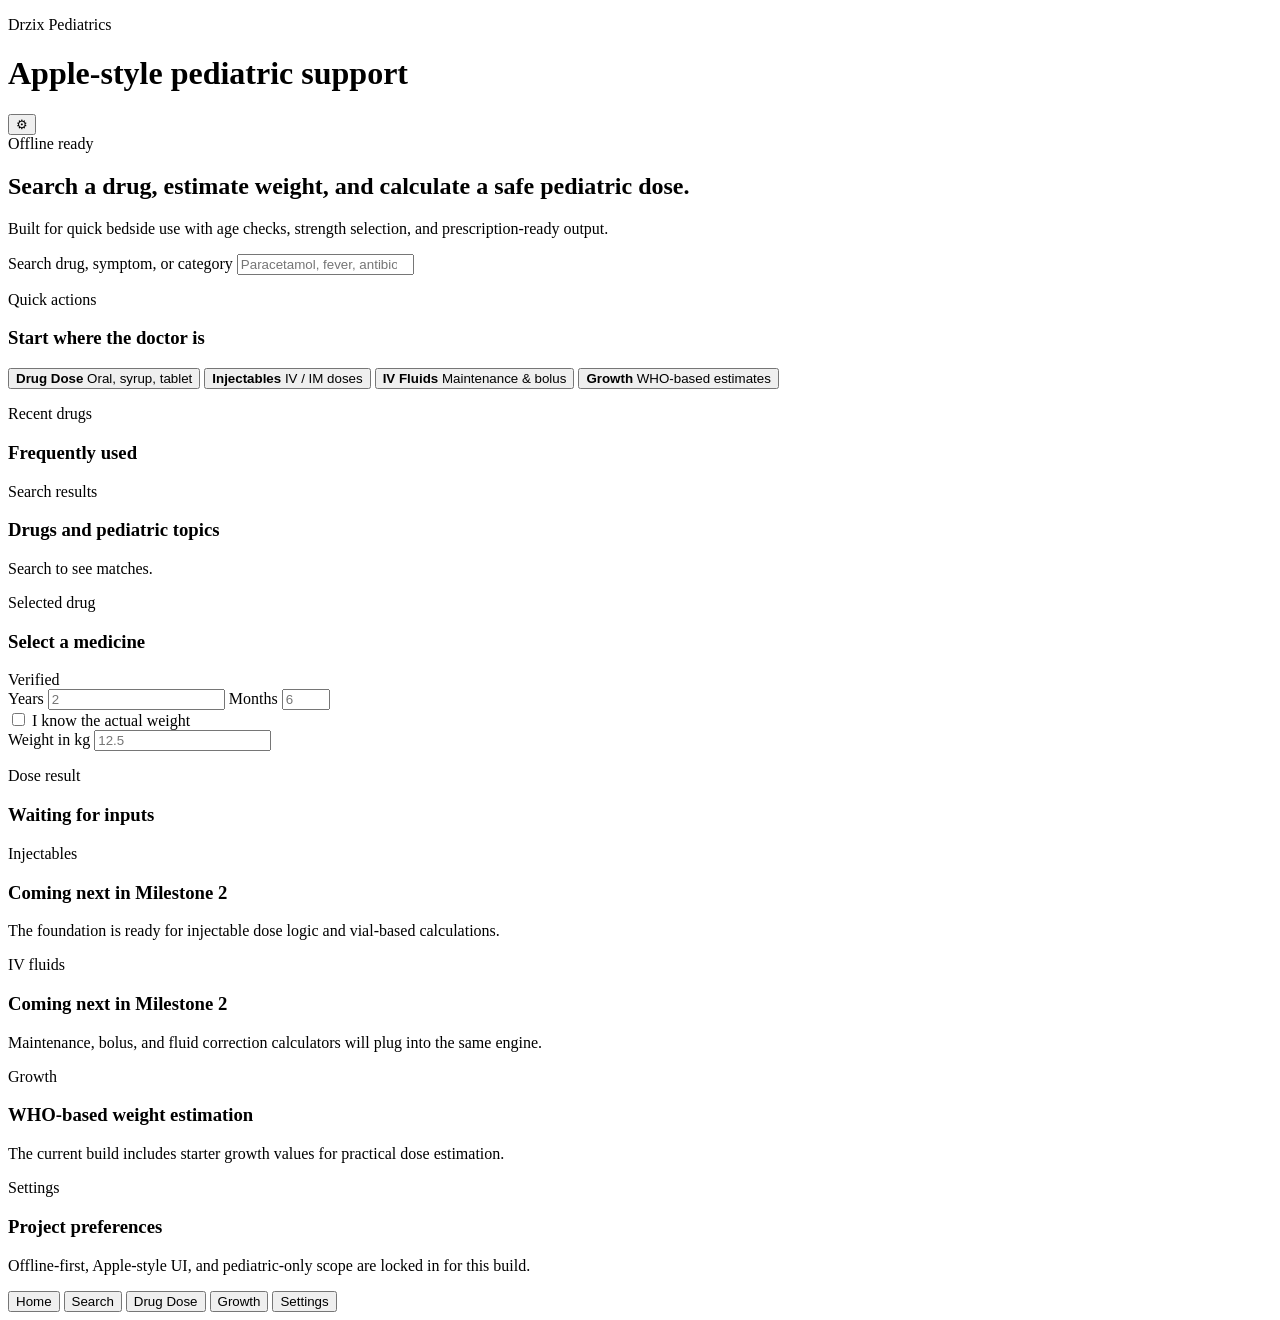
==== index.html @ 4b1d34b8 "Add Drzix app shell" ====
<!doctype html>
<html lang="en">
  <head>
    <meta charset="utf-8" />
    <meta name="viewport" content="width=device-width, initial-scale=1" />
    <title>Drzix Pediatrics</title>
    <meta name="theme-color" content="#1677ff" />
    <meta name="description" content="Offline-first pediatric clinical support for Indian doctors." />
    <link rel="manifest" href="manifest.json" />
    <link rel="icon" href="assets/icon.svg" type="image/svg+xml" />
    <link rel="stylesheet" href="css/app.css" />
  </head>
  <body>
    <div class="app-shell">
      <header class="topbar">
        <div>
          <p class="eyebrow">Drzix Pediatrics</p>
          <h1>Apple-style pediatric support</h1>
        </div>
        <button class="icon-button" id="settingsButton" type="button" aria-label="Open settings">
          <span aria-hidden="true">⚙</span>
        </button>
      </header>

      <main class="app-main">
        <section class="hero-card card">
          <div class="hero-copy">
            <span class="pill">Offline ready</span>
            <h2>Search a drug, estimate weight, and calculate a safe pediatric dose.</h2>
            <p>
              Built for quick bedside use with age checks, strength selection, and prescription-ready output.
            </p>
          </div>
          <label class="search-box" for="searchInput">
            <span>Search drug, symptom, or category</span>
            <input id="searchInput" type="search" placeholder="Paracetamol, fever, antibiotic..." autocomplete="off" />
          </label>
        </section>

        <section class="screen" data-screen="home">
          <div class="card section-card">
            <div class="section-header">
              <div>
                <p class="section-label">Quick actions</p>
                <h3>Start where the doctor is</h3>
              </div>
            </div>
            <div class="quick-grid">
              <button class="quick-action active" data-action="drug-dose" type="button">
                <strong>Drug Dose</strong>
                <span>Oral, syrup, tablet</span>
              </button>
              <button class="quick-action" data-action="injectables" type="button">
                <strong>Injectables</strong>
                <span>IV / IM doses</span>
              </button>
              <button class="quick-action" data-action="fluids" type="button">
                <strong>IV Fluids</strong>
                <span>Maintenance & bolus</span>
              </button>
              <button class="quick-action" data-action="growth" type="button">
                <strong>Growth</strong>
                <span>WHO-based estimates</span>
              </button>
            </div>
          </div>

          <div class="card section-card">
            <div class="section-header">
              <div>
                <p class="section-label">Recent drugs</p>
                <h3>Frequently used</h3>
              </div>
            </div>
            <div class="chip-row" id="recentChips"></div>
          </div>
        </section>

        <section class="screen active" data-screen="search">
          <div class="card section-card">
            <div class="section-header">
              <div>
                <p class="section-label">Search results</p>
                <h3>Drugs and pediatric topics</h3>
              </div>
            </div>
            <div id="searchSummary" class="summary muted">Search to see matches.</div>
            <div id="searchResults" class="result-list"></div>
          </div>
        </section>

        <section class="screen" data-screen="drug-dose">
          <div class="card section-card">
            <div class="section-header">
              <div>
                <p class="section-label">Selected drug</p>
                <h3 id="drugName">Select a medicine</h3>
              </div>
              <span class="status-badge" id="drugStatus">Verified</span>
            </div>

            <div id="drugIndications" class="chip-row"></div>

            <div class="input-grid">
              <label>
                <span>Years</span>
                <input id="yearsInput" type="number" min="0" step="1" inputmode="numeric" placeholder="2" />
              </label>
              <label>
                <span>Months</span>
                <input id="monthsInput" type="number" min="0" max="11" step="1" inputmode="numeric" placeholder="6" />
              </label>
            </div>

            <label class="checkbox-row">
              <input id="actualWeightToggle" type="checkbox" />
              <span>I know the actual weight</span>
            </label>

            <div id="actualWeightBlock" class="input-grid hidden">
              <label>
                <span>Weight in kg</span>
                <input id="actualWeightInput" type="number" min="0" step="0.1" inputmode="decimal" placeholder="12.5" />
              </label>
            </div>

            <div class="info-panel" id="estimatedWeightPanel"></div>

            <div class="strength-picker" id="strengthPicker"></div>
          </div>

          <div class="card section-card result-card">
            <div class="section-header">
              <div>
                <p class="section-label">Dose result</p>
                <h3 id="doseTitle">Waiting for inputs</h3>
              </div>
            </div>
            <div id="doseOutput" class="dose-output"></div>
            <div id="safetyOutput" class="warning-stack"></div>
          </div>
        </section>

        <section class="screen" data-screen="injectables">
          <div class="card section-card">
            <p class="section-label">Injectables</p>
            <h3>Coming next in Milestone 2</h3>
            <p class="muted">The foundation is ready for injectable dose logic and vial-based calculations.</p>
          </div>
        </section>

        <section class="screen" data-screen="fluids">
          <div class="card section-card">
            <p class="section-label">IV fluids</p>
            <h3>Coming next in Milestone 2</h3>
            <p class="muted">Maintenance, bolus, and fluid correction calculators will plug into the same engine.</p>
          </div>
        </section>

        <section class="screen" data-screen="growth">
          <div class="card section-card">
            <p class="section-label">Growth</p>
            <h3>WHO-based weight estimation</h3>
            <p class="muted">The current build includes starter growth values for practical dose estimation.</p>
          </div>
        </section>

        <section class="screen" data-screen="settings">
          <div class="card section-card">
            <p class="section-label">Settings</p>
            <h3>Project preferences</h3>
            <p class="muted">Offline-first, Apple-style UI, and pediatric-only scope are locked in for this build.</p>
          </div>
        </section>
      </main>

      <nav class="bottom-nav" aria-label="Primary">
        <button class="nav-item active" data-screen-target="home" type="button">Home</button>
        <button class="nav-item" data-screen-target="search" type="button">Search</button>
        <button class="nav-item" data-screen-target="drug-dose" type="button">Drug Dose</button>
        <button class="nav-item" data-screen-target="growth" type="button">Growth</button>
        <button class="nav-item" data-screen-target="settings" type="button">Settings</button>
      </nav>
    </div>

    <script src="js/data.js"></script>
    <script src="js/engine.js"></script>
    <script src="js/app.js"></script>
  </body>
</html>
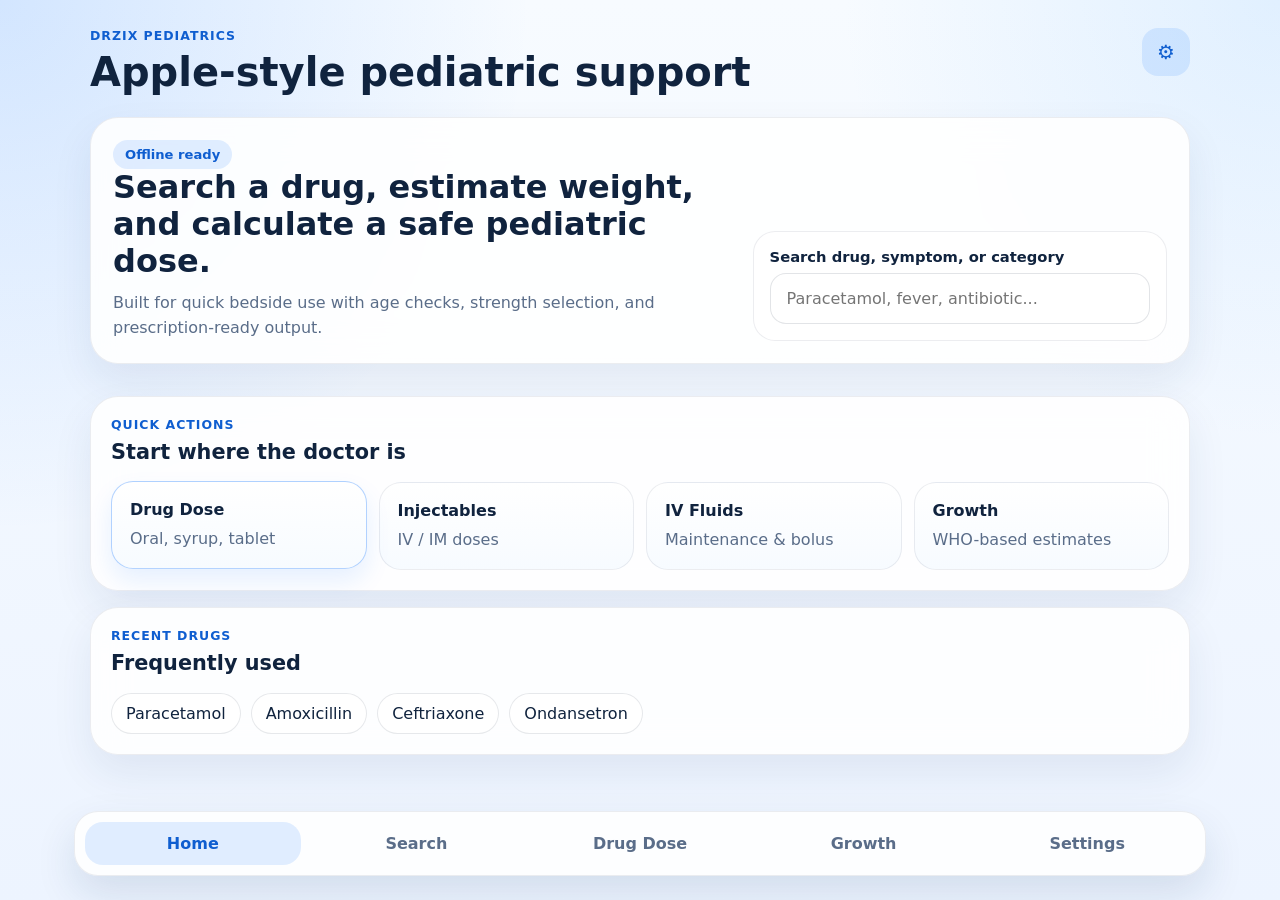
==== commit 0310263e: "Set the home screen as the initial view" ====
--- a/index.html
+++ b/index.html
@@ -37,7 +37,7 @@
           </label>
         </section>
 
-        <section class="screen" data-screen="home">
+        <section class="screen active" data-screen="home">
           <div class="card section-card">
             <div class="section-header">
               <div>
@@ -76,7 +76,7 @@
           </div>
         </section>
 
-        <section class="screen active" data-screen="search">
+        <section class="screen" data-screen="search">
           <div class="card section-card">
             <div class="section-header">
               <div>
--- a/css/app.css
+++ b/css/app.css
@@ -0,0 +1,509 @@
+:root {
+  color-scheme: light;
+  --bg: #eef5ff;
+  --bg-soft: #f7fbff;
+  --card: rgba(255, 255, 255, 0.88);
+  --card-strong: #ffffff;
+  --text: #10233e;
+  --muted: #5a6d89;
+  --primary: #1677ff;
+  --primary-strong: #0f5ed0;
+  --primary-soft: rgba(22, 119, 255, 0.12);
+  --success: #1e9e65;
+  --danger: #d64545;
+  --warning: #c98c10;
+  --border: rgba(16, 35, 62, 0.08);
+  --shadow: 0 18px 40px rgba(20, 55, 100, 0.08);
+  --radius-xl: 28px;
+  --radius-lg: 22px;
+  --radius-md: 16px;
+  --radius-sm: 12px;
+  --max-width: 1100px;
+  font-family: "Inter", "Aptos", "Segoe UI", system-ui, sans-serif;
+}
+
+* {
+  box-sizing: border-box;
+}
+
+html {
+  height: 100%;
+  background:
+    radial-gradient(circle at top left, rgba(22, 119, 255, 0.16), transparent 34%),
+    radial-gradient(circle at top right, rgba(124, 189, 255, 0.18), transparent 28%),
+    linear-gradient(180deg, #f7fbff 0%, #edf4ff 100%);
+}
+
+body {
+  margin: 0;
+  min-height: 100%;
+  color: var(--text);
+  background: transparent;
+}
+
+button,
+input {
+  font: inherit;
+}
+
+button {
+  cursor: pointer;
+}
+
+.hidden {
+  display: none !important;
+}
+
+.app-shell {
+  min-height: 100vh;
+  padding: 20px 16px 88px;
+}
+
+.topbar,
+.app-main,
+.bottom-nav {
+  max-width: var(--max-width);
+  margin: 0 auto;
+}
+
+.topbar {
+  display: flex;
+  align-items: start;
+  justify-content: space-between;
+  gap: 16px;
+  margin-bottom: 18px;
+}
+
+.eyebrow,
+.section-label {
+  margin: 0 0 8px;
+  color: var(--primary-strong);
+  font-size: 0.78rem;
+  font-weight: 700;
+  letter-spacing: 0.08em;
+  text-transform: uppercase;
+}
+
+h1,
+h2,
+h3,
+p {
+  margin-top: 0;
+}
+
+h1 {
+  margin-bottom: 6px;
+  font-size: clamp(1.8rem, 4vw, 2.5rem);
+  line-height: 1.05;
+}
+
+h2 {
+  font-size: clamp(1.4rem, 3.3vw, 2rem);
+  line-height: 1.15;
+  margin-bottom: 12px;
+}
+
+h3 {
+  font-size: clamp(1.05rem, 2.5vw, 1.3rem);
+  line-height: 1.25;
+  margin-bottom: 0;
+}
+
+.muted {
+  color: var(--muted);
+}
+
+.card {
+  background: var(--card);
+  border: 1px solid var(--border);
+  box-shadow: var(--shadow);
+  backdrop-filter: blur(18px);
+}
+
+.hero-card,
+.section-card {
+  border-radius: var(--radius-xl);
+}
+
+.hero-card {
+  padding: 22px;
+  display: grid;
+  gap: 18px;
+  margin-bottom: 16px;
+}
+
+.hero-copy p {
+  max-width: 60ch;
+  line-height: 1.55;
+  color: var(--muted);
+  margin-bottom: 0;
+}
+
+.pill,
+.status-badge {
+  display: inline-flex;
+  align-items: center;
+  gap: 6px;
+  border-radius: 999px;
+  padding: 7px 12px;
+  font-size: 0.82rem;
+  font-weight: 700;
+}
+
+.pill {
+  color: var(--primary-strong);
+  background: var(--primary-soft);
+}
+
+.status-badge {
+  color: var(--success);
+  background: rgba(30, 158, 101, 0.12);
+}
+
+.search-box {
+  display: grid;
+  gap: 8px;
+  padding: 16px;
+  border-radius: var(--radius-lg);
+  background: rgba(255, 255, 255, 0.92);
+  border: 1px solid var(--border);
+}
+
+.search-box span,
+label span {
+  font-size: 0.92rem;
+  font-weight: 600;
+}
+
+.search-box input,
+.input-grid input {
+  width: 100%;
+  border: 1px solid rgba(16, 35, 62, 0.12);
+  border-radius: 16px;
+  padding: 15px 16px;
+  background: #fff;
+  color: var(--text);
+  outline: none;
+  transition: border-color 0.2s ease, box-shadow 0.2s ease, transform 0.2s ease;
+}
+
+.search-box input:focus,
+.input-grid input:focus {
+  border-color: rgba(22, 119, 255, 0.58);
+  box-shadow: 0 0 0 4px rgba(22, 119, 255, 0.12);
+}
+
+.app-main {
+  display: grid;
+  gap: 16px;
+}
+
+.screen {
+  display: none;
+  gap: 16px;
+}
+
+.screen.active {
+  display: grid;
+}
+
+.section-card {
+  padding: 20px;
+}
+
+.section-header {
+  display: flex;
+  align-items: start;
+  justify-content: space-between;
+  gap: 12px;
+  margin-bottom: 16px;
+}
+
+.quick-grid {
+  display: grid;
+  gap: 12px;
+  grid-template-columns: repeat(auto-fit, minmax(160px, 1fr));
+}
+
+.quick-action {
+  text-align: left;
+  border: 1px solid var(--border);
+  border-radius: 22px;
+  padding: 18px;
+  background: linear-gradient(180deg, #fff, #f7fbff);
+  color: var(--text);
+  transition: transform 0.2s ease, box-shadow 0.2s ease, border-color 0.2s ease;
+}
+
+.quick-action strong,
+.quick-action span {
+  display: block;
+}
+
+.quick-action strong {
+  margin-bottom: 8px;
+  font-size: 1rem;
+}
+
+.quick-action span {
+  color: var(--muted);
+  line-height: 1.45;
+}
+
+.quick-action.active,
+.quick-action:hover {
+  transform: translateY(-1px);
+  border-color: rgba(22, 119, 255, 0.32);
+  box-shadow: 0 12px 24px rgba(22, 119, 255, 0.1);
+}
+
+.chip-row {
+  display: flex;
+  flex-wrap: wrap;
+  gap: 10px;
+}
+
+.chip {
+  display: inline-flex;
+  align-items: center;
+  gap: 8px;
+  border: 1px solid rgba(16, 35, 62, 0.1);
+  border-radius: 999px;
+  padding: 10px 14px;
+  background: #fff;
+  color: var(--text);
+}
+
+.chip button {
+  border: 0;
+  background: transparent;
+  color: inherit;
+  padding: 0;
+}
+
+.summary {
+  margin-bottom: 14px;
+}
+
+.result-list {
+  display: grid;
+  gap: 12px;
+}
+
+.result-card-item {
+  display: grid;
+  gap: 8px;
+  padding: 16px;
+  border-radius: 20px;
+  border: 1px solid var(--border);
+  background: rgba(255, 255, 255, 0.92);
+}
+
+.result-card-item h4,
+.result-card-item p {
+  margin: 0;
+}
+
+.result-card-item p {
+  color: var(--muted);
+}
+
+.result-card-item .meta {
+  display: flex;
+  flex-wrap: wrap;
+  gap: 10px;
+  color: var(--muted);
+  font-size: 0.92rem;
+}
+
+.input-grid {
+  display: grid;
+  gap: 12px;
+  grid-template-columns: repeat(auto-fit, minmax(160px, 1fr));
+  margin-bottom: 14px;
+}
+
+.input-grid label,
+.checkbox-row {
+  display: grid;
+  gap: 8px;
+}
+
+.checkbox-row {
+  grid-template-columns: auto 1fr;
+  align-items: center;
+  margin-bottom: 14px;
+  padding: 12px 14px;
+  border-radius: 16px;
+  border: 1px solid var(--border);
+  background: rgba(255, 255, 255, 0.84);
+}
+
+.checkbox-row input {
+  width: 18px;
+  height: 18px;
+  accent-color: var(--primary);
+}
+
+.info-panel {
+  margin-bottom: 16px;
+  padding: 16px;
+  border-radius: 20px;
+  border: 1px solid rgba(22, 119, 255, 0.15);
+  background: linear-gradient(180deg, rgba(22, 119, 255, 0.1), rgba(22, 119, 255, 0.05));
+  color: var(--text);
+}
+
+.strength-picker {
+  display: grid;
+  gap: 12px;
+}
+
+.strength-picker .strength-group {
+  display: grid;
+  gap: 10px;
+}
+
+.strength-picker .strength-group h4 {
+  margin: 0;
+  font-size: 1rem;
+}
+
+.strength-options {
+  display: flex;
+  flex-wrap: wrap;
+  gap: 10px;
+}
+
+.strength-option {
+  border: 1px solid var(--border);
+  border-radius: 18px;
+  background: #fff;
+  padding: 12px 14px;
+  min-width: 140px;
+  text-align: left;
+  transition: border-color 0.2s ease, transform 0.2s ease, box-shadow 0.2s ease;
+}
+
+.strength-option.active {
+  border-color: rgba(22, 119, 255, 0.4);
+  box-shadow: 0 12px 24px rgba(22, 119, 255, 0.1);
+  transform: translateY(-1px);
+}
+
+.strength-option strong,
+.strength-option span {
+  display: block;
+}
+
+.strength-option span {
+  color: var(--muted);
+  margin-top: 4px;
+}
+
+.dose-output,
+.warning-stack {
+  display: grid;
+  gap: 12px;
+}
+
+.output-row {
+  display: flex;
+  justify-content: space-between;
+  gap: 16px;
+  padding: 14px 16px;
+  border-radius: 18px;
+  background: rgba(22, 119, 255, 0.06);
+}
+
+.output-row strong {
+  font-size: 1rem;
+}
+
+.output-row span {
+  text-align: right;
+  color: var(--muted);
+}
+
+.metric {
+  font-size: clamp(1.35rem, 4vw, 2rem);
+  font-weight: 800;
+  color: var(--primary-strong);
+}
+
+.warning-card {
+  padding: 14px 16px;
+  border-radius: 18px;
+  border: 1px solid rgba(214, 69, 69, 0.15);
+  background: rgba(214, 69, 69, 0.08);
+}
+
+.warning-card.warning {
+  border-color: rgba(201, 140, 16, 0.18);
+  background: rgba(201, 140, 16, 0.12);
+}
+
+.warning-card.success {
+  border-color: rgba(30, 158, 101, 0.16);
+  background: rgba(30, 158, 101, 0.1);
+}
+
+.warning-card p {
+  margin: 0;
+  color: var(--text);
+  line-height: 1.5;
+}
+
+.bottom-nav {
+  position: fixed;
+  inset: auto 16px 16px;
+  display: grid;
+  grid-template-columns: repeat(5, 1fr);
+  gap: 8px;
+  max-width: calc(var(--max-width) + 32px);
+  padding: 10px;
+  border-radius: 24px;
+  background: rgba(255, 255, 255, 0.86);
+  border: 1px solid rgba(16, 35, 62, 0.08);
+  box-shadow: 0 18px 40px rgba(20, 55, 100, 0.12);
+  backdrop-filter: blur(18px);
+}
+
+.nav-item {
+  border: 0;
+  border-radius: 18px;
+  background: transparent;
+  color: var(--muted);
+  padding: 12px 8px;
+  font-weight: 700;
+}
+
+.nav-item.active {
+  color: var(--primary-strong);
+  background: rgba(22, 119, 255, 0.12);
+}
+
+.icon-button {
+  width: 48px;
+  height: 48px;
+  border: 0;
+  border-radius: 16px;
+  background: rgba(22, 119, 255, 0.12);
+  color: var(--primary-strong);
+  font-size: 1.25rem;
+}
+
+@media (min-width: 840px) {
+  .app-shell {
+    padding: 28px 24px 104px;
+  }
+
+  .hero-card {
+    grid-template-columns: 1.2fr 0.8fr;
+    align-items: end;
+  }
+
+  .bottom-nav {
+    inset: auto 24px 24px;
+  }
+}
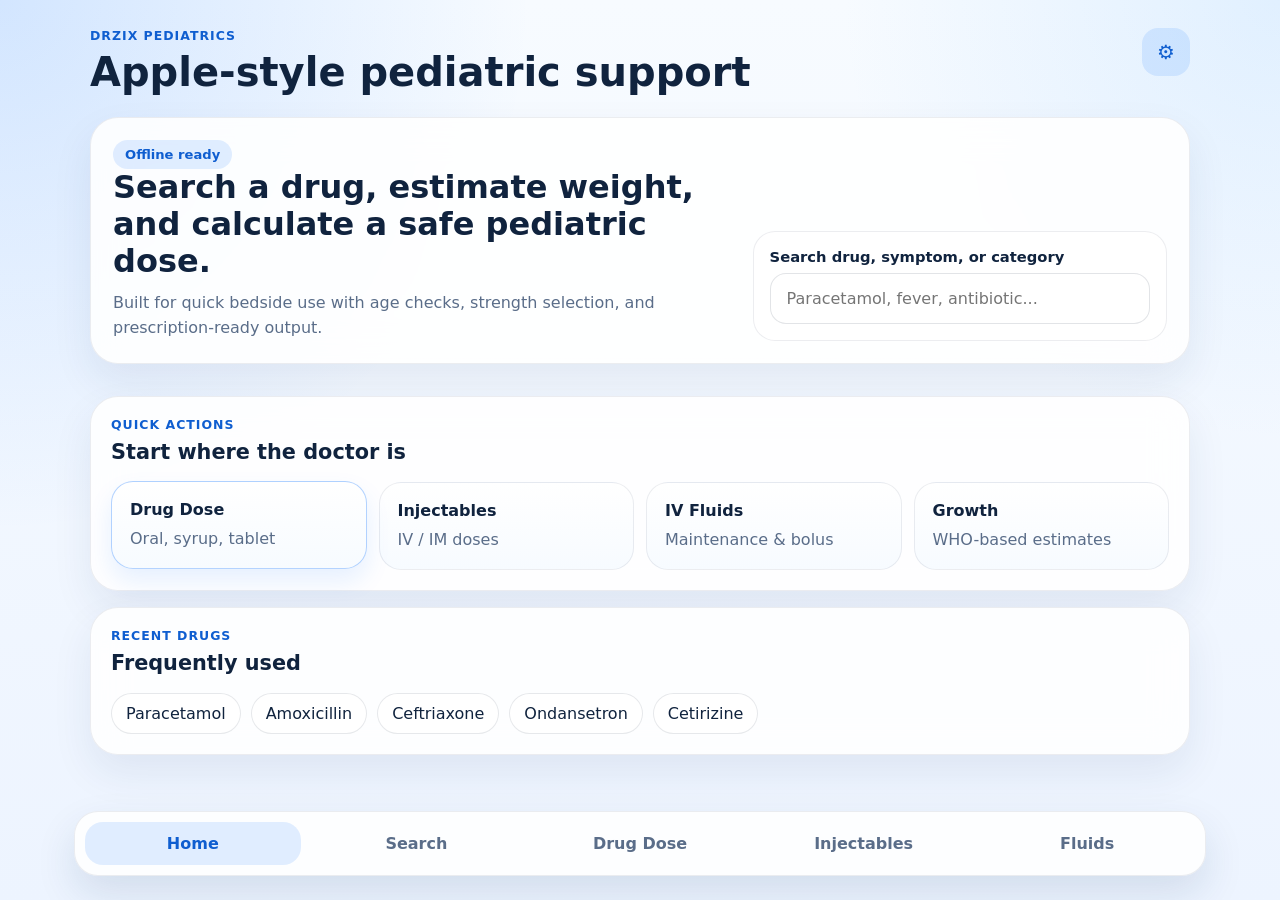
==== commit 116bcf7d: "Milestone 2: activate injectable and IV fluid screens" ====
--- a/index.html
+++ b/index.html
@@ -124,7 +124,7 @@
               </label>
             </div>
 
-            <div class="info-panel" id="estimatedWeightPanel"></div>
+            <div id="estimatedWeightPanel" class="info-panel"></div>
 
             <div class="strength-picker" id="strengthPicker"></div>
           </div>
@@ -143,17 +143,101 @@
 
         <section class="screen" data-screen="injectables">
           <div class="card section-card">
-            <p class="section-label">Injectables</p>
-            <h3>Coming next in Milestone 2</h3>
-            <p class="muted">The foundation is ready for injectable dose logic and vial-based calculations.</p>
+            <div class="section-header">
+              <div>
+                <p class="section-label">Injectables</p>
+                <h3 id="injectableName">Select an injectable</h3>
+              </div>
+              <span class="status-badge" id="injectableStatus">Needs review</span>
+            </div>
+
+            <div class="chip-row" id="injectableDrugChips"></div>
+            <div id="injectableIndications" class="chip-row"></div>
+
+            <div class="input-grid">
+              <label>
+                <span>Years</span>
+                <input id="injectableYearsInput" type="number" min="0" step="1" inputmode="numeric" placeholder="2" />
+              </label>
+              <label>
+                <span>Months</span>
+                <input id="injectableMonthsInput" type="number" min="0" max="11" step="1" inputmode="numeric" placeholder="6" />
+              </label>
+            </div>
+
+            <label class="checkbox-row">
+              <input id="injectableActualWeightToggle" type="checkbox" />
+              <span>I know the actual weight</span>
+            </label>
+
+            <div id="injectableActualWeightBlock" class="input-grid hidden">
+              <label>
+                <span>Weight in kg</span>
+                <input id="injectableActualWeightInput" type="number" min="0" step="0.1" inputmode="decimal" placeholder="12.5" />
+              </label>
+            </div>
+
+            <div id="injectableEstimatedWeightPanel" class="info-panel"></div>
+
+            <div class="strength-picker" id="injectableStrengthPicker"></div>
+          </div>
+
+          <div class="card section-card result-card">
+            <div class="section-header">
+              <div>
+                <p class="section-label">Injection result</p>
+                <h3 id="injectableDoseTitle">Waiting for inputs</h3>
+              </div>
+            </div>
+            <div id="injectableDoseOutput" class="dose-output"></div>
+            <div id="injectableSafetyOutput" class="warning-stack"></div>
           </div>
         </section>
 
         <section class="screen" data-screen="fluids">
           <div class="card section-card">
-            <p class="section-label">IV fluids</p>
-            <h3>Coming next in Milestone 2</h3>
-            <p class="muted">Maintenance, bolus, and fluid correction calculators will plug into the same engine.</p>
+            <div class="section-header">
+              <div>
+                <p class="section-label">IV fluids</p>
+                <h3>Maintenance and bolus planner</h3>
+              </div>
+            </div>
+
+            <div class="input-grid">
+              <label>
+                <span>Years</span>
+                <input id="fluidYearsInput" type="number" min="0" step="1" inputmode="numeric" placeholder="2" />
+              </label>
+              <label>
+                <span>Months</span>
+                <input id="fluidMonthsInput" type="number" min="0" max="11" step="1" inputmode="numeric" placeholder="6" />
+              </label>
+            </div>
+
+            <label class="checkbox-row">
+              <input id="fluidActualWeightToggle" type="checkbox" />
+              <span>I know the actual weight</span>
+            </label>
+
+            <div id="fluidActualWeightBlock" class="input-grid hidden">
+              <label>
+                <span>Weight in kg</span>
+                <input id="fluidActualWeightInput" type="number" min="0" step="0.1" inputmode="decimal" placeholder="12.5" />
+              </label>
+            </div>
+
+            <div id="fluidEstimatedWeightPanel" class="info-panel"></div>
+          </div>
+
+          <div class="card section-card result-card">
+            <div class="section-header">
+              <div>
+                <p class="section-label">Fluid result</p>
+                <h3 id="fluidTitle">Maintenance fluid plan</h3>
+              </div>
+            </div>
+            <div id="fluidOutput" class="dose-output"></div>
+            <div id="fluidSafetyOutput" class="warning-stack"></div>
           </div>
         </section>
 
@@ -178,8 +262,8 @@
         <button class="nav-item active" data-screen-target="home" type="button">Home</button>
         <button class="nav-item" data-screen-target="search" type="button">Search</button>
         <button class="nav-item" data-screen-target="drug-dose" type="button">Drug Dose</button>
-        <button class="nav-item" data-screen-target="growth" type="button">Growth</button>
-        <button class="nav-item" data-screen-target="settings" type="button">Settings</button>
+        <button class="nav-item" data-screen-target="injectables" type="button">Injectables</button>
+        <button class="nav-item" data-screen-target="fluids" type="button">Fluids</button>
       </nav>
     </div>
 
